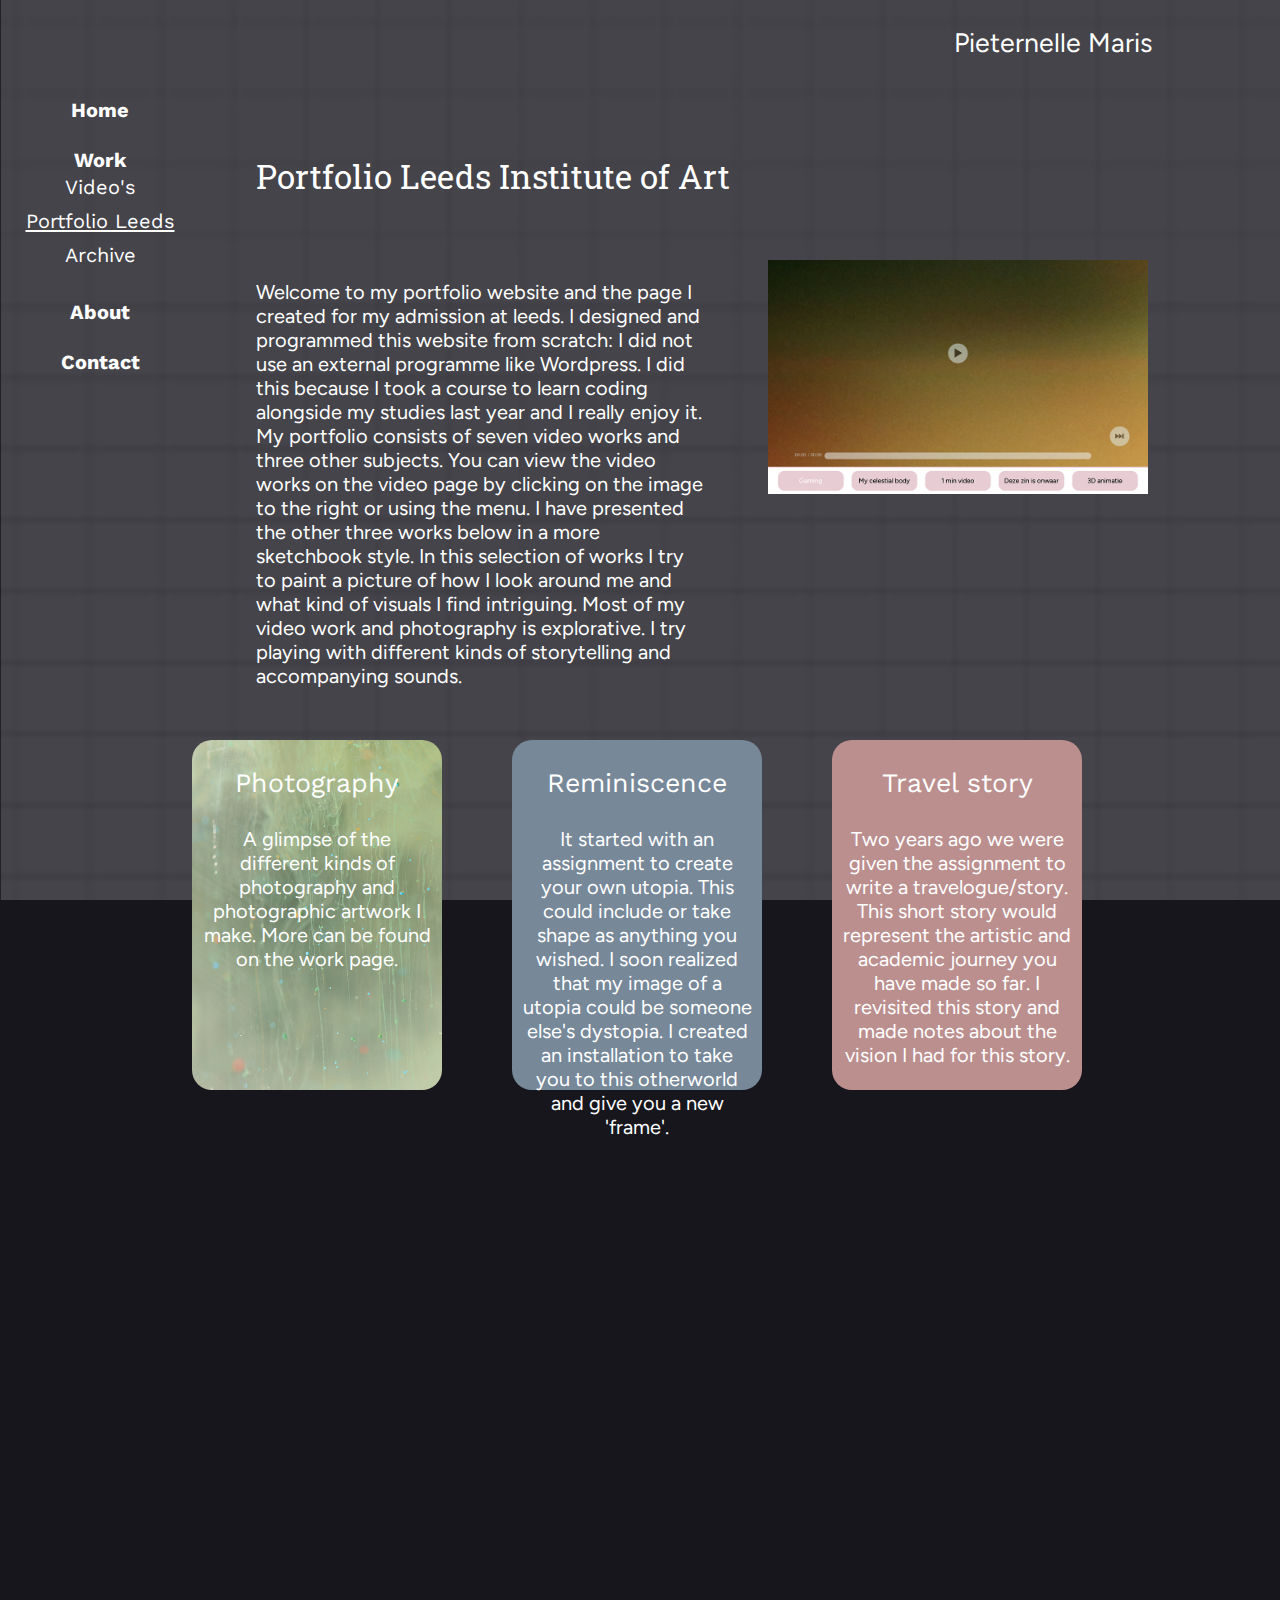
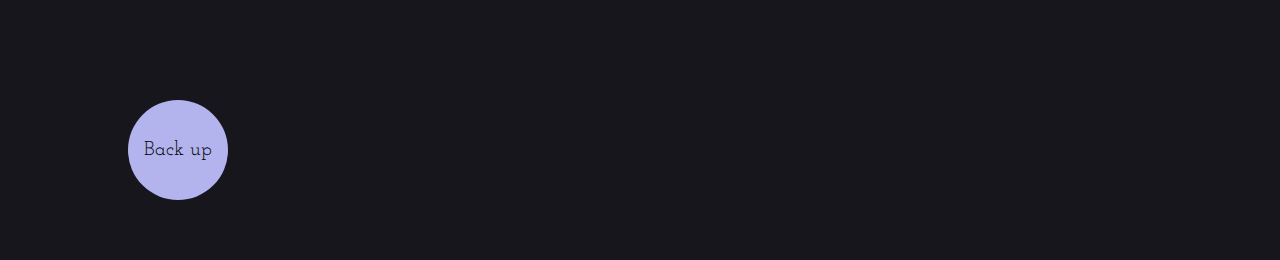
==== leeds.html @ e78e922a "Add files via upload" ====
<!DOCTYPE html>
<html lang="en">
<head>
    <meta charset="UTF-8">
    <meta http-equiv="X-UA-Compatible" content="IE=edge">
    <meta name="viewport" content="width=device-width, initial-scale=1.0">
    <title>Leeds Portfolio</title>
    <link rel="preconnect" href="https://fonts.googleapis.com">
    <link rel="preconnect" href="https://fonts.gstatic.com" crossorigin>
    <link href="https://fonts.googleapis.com/css2?family=Croissant+One&family=Cutive+Mono&family=Figtree:ital,wght@0,300;0,400;0,500;1,400&family=Homemade+Apple&family=Josefin+Slab:ital,wght@0,300;0,400;0,500;0,600;1,400;1,500&family=Just+Me+Again+Down+Here&family=Reenie+Beanie&family=Roboto+Slab:wght@300;400;500&family=Slackside+One&family=Work+Sans:wght@300;400;500&family=Ysabeau:ital@0;1&display=swap" rel="stylesheet">
    <link rel="stylesheet" href="css/main.css">
    <link rel="stylesheet" href="css/style-leeds.css">
</head>

<body>
    <svg id="lijn" data-name="Laag 1" xmlns="http://www.w3.org/2000/svg" viewBox="0 0 977.12 9465.92">
        <path class="path" 
        d="m627.16.08c9.29,168.16,39.7,727.78,50.41,1102.53.92,32.31,1.68,67.76-9.45,113.37-69.76,285.9-439.6,286.81-477.11,477.11-35.43,179.7,248.93,409.22,467.67,585.76,186.88,150.84,269.53,170.64,278.71,259.81,12.35,119.93-139.61,245.34-444.05,491.28-208.34,168.31-236.42,167.29-297.61,250.37-147.49,200.26-214.78,519.11-89.75,642.45,91.89,90.65,208.2-2.69,444.05,99.2,86.32,37.29,227.37,98.23,264.54,207.85,65.65,193.63-262,335.09-453.49,713.31-178.01,351.57-317.99,898.44-65.29,1214.32,238.26,297.83,596.97,115.28,595.65,436.81-.63,154.17-217.65,620.13-119.39,781.67,65.2,107.19,143.44,84.9,165.34,155.89,36.75,119.12-133.39,277.27-670.79,755.82-227.19,202.31-270.79,239.95-264.54,302.33,17.5,174.57,407.76,366,817.23,566.87,41.99,20.6,148.33,65.8,155.89,141.72,5.96,59.9-49.96,130.15-78.26,124.28-23.1-4.8-36.67-62.18-27.76-67.65,6.87-4.21,35.48,17.25,38.16,43.37,1.46,14.21-5.28,25.06-8.79,30.9-14.7,24.43-45.61,40.33-53.66,33.28-6.87-6.02,1.03-30.48,15.61-45.1,16.63-16.68,41.86-20.48,61.79-14.81,23.71,6.75,44.87,28.3,41,37.44-4.18,9.89-40.78,12.56-58.83-7.72-13.91-15.63-10.17-37.45-9.51-41"/>
    </svg>
    <ul class="nav">
        <li style="opacity: 0;" id="toggle">
            <button onclick="myFunction(),myFunction2()">
                <div class="figure"></div>
            </button>
        </li>
        <li><a id="home"  href="index.html"> Home</a></li>
        <li><a id="work" href="work.html"> Work
                <ul class="sub-nav">

                    <li> <a id="videos" href="videos.html">Video's</a></li>
                    <li> <a class="active" id="leeds" href="leeds.html">Portfolio Leeds</a></li>
                    <li><a id="archive" target="_blank" href="https://www.pieternellemaris.com/"> Archive</a></li>

                </ul>
            </a></li>
            <li><a  href="index.html#about"> About</a></li>
            <li><a  href="index.html#contact"> Contact</a></li>
    </ul>

    <div class="name">Pieternelle Maris</div>

    <div id="grid-leeds" >
        <h1>Portfolio Leeds Institute of Art</h1>
        <h2 class="begin-text"> 
            Welcome to my portfolio website and the page I created for my admission at leeds. I designed and programmed this website from scratch: I did not use an external programme like Wordpress. I did this because I took a course to learn coding alongside my studies last year and I really enjoy it.
            My portfolio consists of seven video works and three other subjects. You can view the video works on the video page by clicking on the image to the right or using the menu. I have presented the other three works below in a more sketchbook style.
        In this selection of works I try to paint a picture of how I look around me and what kind of visuals I find intriguing. Most of my video work and photography is explorative. I try playing with different kinds of storytelling and accompanying sounds.
        </h2>  
        <div class="transition transition-1"></div>
        <a id="link-page" href="videos.html">
        <img class="video-page" src="images/leeds/video-page.png" alt="link to video website" >
        </a>


        <a href="#Photography"class="portfolio-item photo "> 
            <h3>Photography</h3>
            <h2>A glimpse of the different kinds of photography and photographic artwork I make. 
                More can be found on the work page.
            </h2>
        </a>

        <a href="#Reminiscence"class="portfolio-item rem"> 
            <h3> Reminiscence</h3>
            <h2> It started with an assignment to create your own utopia. This could include or take shape as anything you wished. I soon realized that my image of a utopia could be someone else's dystopia. I created an installation to take you to this otherworld and give you a new 'frame'. 
            </h2>

        </a>

        <a href="#Travel-story"class="portfolio-item story"> 
           <h3>Travel story</h3>
           <h2>Two years ago we were given the assignment to write a travelogue/story. This short story would represent the artistic and academic journey you have made so far. 
            I revisited this story and made notes about the vision I had for this story.        </h2>

        </a>

        <h9 id="Photography" class="dummy title item-1"> Photography</h9>
        <div class="dummy note text-12">Sometimes I photgraph while taking walk. Other times I investigate a detail and make small things seem big or from another world. </div>
        <img class="dummy" src="images/leeds/mist-stad.JPG" id="mist">
        <img class="dummy" src="images/leeds/groen.JPG"id="green-planets">
        <div class="dummy note text-1">How do you make a serie from photos? </div>
        <div class="dummy note text-2" >On its own none of these pictures spoke to me the way they do toghether </div>
        <img class="dummy"src="images/leeds/vierkant-white.png" id="vierkant">
        <div class="dummy" id="hover-box"> Click for fullscreen</div>
        <img class="dummy"src="images/leeds/expo.JPG"id="expo">
        
        <div id="fullpage" onclick="this.style.display='none';"></div>
        <img class="dummy" src="images/leeds/house.JPG"id="house">
        <img class="dummy"src="images/leeds/woods.JPG"id="woods">
        <div class="dummy note text-13" > I think my photography says a lot about the way I look around me.   </div>
        <div class="dummy note text-14" >  Sometimes even when I don't have my lenses with me I imagine how things would look through my camera. </div>
       <img class="dummy" src="images/leeds/eye-white.png" id="sketch-1">
        <img class="dummy"src="images/leeds/21-dinner-1.JPG"id="dinner-1">
        <img class="dummy"src="images/leeds/21-dinner-2.JPG"id="dinner-2">
        <div class="dummy note text-7">For my sister's 21st birthday we hosted a dinner for her and her friends. I was the photographer for this occasion. It was my first time doing this kind of live event photography. It pushed me to find different angles and compositions without do-overs. </div>
        <img class="dummy"src="images/leeds/21-dinner-3.JPG"id="dinner-3">
        <img class="dummy"src="images/leeds/21-dinner-4.JPG"id="dinner-4">
        <h9  class="dummy title item-2"id='Reminiscence'> Reminiscence</h9>
        <div class='dummy note text-3'>What is a utopia? </div>
        <div class='dummy note text-4'>or is it dystopian? </div>
        <img class="dummy"src="images/leeds/dystopia-white.png" id="dystopian">
        <div class='dummy note text-5'> I have a fascination for abandoned and old places. Spaces humans used to inhibit but now are only remembered by the ruins left behind. Nature starts taking back these spaces.</div>
        <img class="dummy"src="images/leeds/bosco.JPG" id="bosco">
        <div class="dummy ondertitel sub-1"> Bosco Verticale, Milan, Italy</div>
        <img class="dummy arrow arrow-1"src="images/leeds/arrow-white.png">
        <div class='dummy note text-6'> Not actually abandoned but the amount of plants do give of the same effect.</div>
        <img class="dummy"src="images/leeds/matera.JPG" id="matera">
        <div class="dummy ondertitel sub-2"> Abandoned cave houses, Matera, Italy</div>
        <img class="dummy"src="images/leeds/car-1.jpg" id="car-1">
        <img class="dummy"src="images/leeds/car-2.jpg" id="car-2">
        <div class='dummy note text-9'> I used a toy car to recreate dystopian scenes  </div>
        <div class='dummy note text-10'> and played with the concept of enlarging and narrowing perspective </div> 
        <img class="dummy"src="images/leeds/car-air.jpg" id="car-air">
        <img class="dummy"src="images/leeds/rail.jpg" id="rail">
        <img class="dummy arrow arrow-2"src="images/leeds/arrow-white.png" >
        <div class="dummy note text-8">Had to 3d print a railroad because I didn't have a mini version myself</div>
        <img class="dummy"src="images/leeds/myko.JPG" id="myko">
        <div class="dummy note text-11"> To experience the installation, you have to step inside a black frame on the ground, put on headphones and look through the tube. The viewer will hear a audio clip I made from environmental sounds and look at the four dystopian photgraphs.</div>
        <img class="dummy " id="sketch-3" src="images/leeds/music-white.png">
        <iframe class="dummy" width="600px"frameborder="0" allowfullscreen="" src="https://youtube.com/embed/TOl9p_1NOZ8?modestbranding=1"></iframe>

        <h9 class="dummy title item-3" id='Travel-story'> Travel story</h9>
        <div class="dummy note text-15"> The journey to santigo de compostela is a metaphor for my development during the first six months of my first year at my current course.   </div>
        <div class="dummy note text-16"> The characters I encounter represent the steps of idea development I could still learn from or discovered at the time    </div>
        <div class="dummy note text-17"> Because it was a assignment with a maximum amount of words, I put a lot of 'story' into a short amount of (reading)time</div>
        <div class="content display-container">
            <button class="display-left" onclick="plusDivs(-1)">&#10094;</button>
            <button class="display-right" onclick="plusDivs(1)">&#10095;</button>
        <img class="dummy mySlides"  src="images/leeds/text-1.jpg">
        <img class="dummy mySlides"  src="images/leeds/text-2.jpg">
        <img class="dummy mySlides"  src="images/leeds/text-3.jpg">


      </div>
      

      <div class="dummy title eind-text"> Thank you for taking the time to look at my portfolio </div>

      <button onclick="backUp()" class="back-up">Back up</button>
    </div>
    <script src="js/script.js"></script>
    <script src="js/leeds.js"></script>
</body>
</html>
---- css/main.css ----
/* Eric Meyer compressed reset css */
a,abbr,acronym,address,applet,article,aside,audio,b,big,blockquote,body,canvas,caption,center,cite,code,dd,del,details,dfn,div,dl,dt,em,embed,fieldset,figcaption,figure,footer,form,h1,h2,h3,h4,h5,h6,header,hgroup,html,i,iframe,img,ins,kbd,label,legend,li,mark,menu,nav,object,ol,output,p,pre,q,ruby,s,samp,section,small,span,strike,strong,sub,summary,sup,table,tbody,td,tfoot,th,thead,time,tr,tt,u,ul,var,video{margin:0;padding:0;border:0;font-size:100%;font:inherit;vertical-align:baseline}article,aside,details,figcaption,figure,footer,header,hgroup,menu,nav,section{display:block}body{line-height:1}ol,ul{list-style:none}blockquote,q{quotes:none}blockquote:after,blockquote:before,q:after,q:before{content:'';content:none}table{border-collapse:collapse;border-spacing:0}
a{
    color:inherit;
    text-decoration:none;
}
/* je eigen styling start hier 
font-family: 'Figtree', sans-serif; (name) h2: video titles; bio en info
font-family: 'Ysabeau', sans-serif; p: ondertitel name,
font-family: 'Work Sans', sans-serif; h3: work titles, nav
font-family: 'Roboto Slab', serif; h1: about en contact
font-family: 'Josefin Slab', serif; h4: work hover 
font-family: 'Croissant One', cursive; h5 video i 
font-family: 'Homemade Apple', cursive; h6
font-family: 'Reenie Beanie', cursive; h8 notes
font-family: 'Slackside One', cursive; h9 titles portfolio items 
font-family: 'Cutive Mono', monospace;
*/


html {
    scroll-behavior: smooth;
}

body {
    width: 100vw;
    height: auto;
    background-color: white;
    color: black;
    text-align: center;
}

.dark-mode {
    background-image: url('../images/dark-big.jpg');
    background-color: #272932;
    color: white;
}

.dark-mode2 {
    background: #272932;
    color: white;
}

.dark-mode .nav button {
    left: calc(100% - 25px);
    background-color: black;
}

.dark-mode #toggle {
    background: white !important;
}

.nav {
    top: 0;
    font-family: 'Work Sans', sans-serif;
    font-size: 15pt;
    font-weight: bolder;
    list-style-type: none;
    /* text-align: left; */

    position: fixed;
    max-width: 200px;
    min-width: 100px;
    width: 20vw;
    /* background-color: blue; */
}

.nav > li {
    padding: 15px 2px;
}
a.active {
text-decoration: underline;
text-decoration-thickness: 1.5px; 
text-underline-offset: 2px; 
}

.sub-nav li {
    font-weight: lighter;
    padding: 7px 0px;

}

.nav button {
    position: absolute;
    left: 5px;
    top: 2.5px;
    width: 20px;
    height: 20px;
    border-radius: 50%;
    transition: left .5s ease;
    background-color: white;
}

#toggle {
    position: relative;
    padding: 0;
    width: 55px;
    height: 25px;
    border-radius: 50px;
    background-color: black;
    margin: 30px auto;
}

.name {
    font-family: 'Figtree', sans-serif;
    font-size: 20pt;

    position: absolute;
    right: 10vw;
    top: 30px;
}

p {font-family: 'Ysabeau', sans-serif;
    margin-top: 1em;
    font-size: 15pt;}
h1 {font-family: 'Roboto Slab', serif;
    font-size: 25pt;
    margin: 30px;}
h2 { font-family: 'Figtree', sans-serif;
    margin: 0 auto;
    line-height: 1.2;
    font-size: 15pt;}
h3 {font-family: 'Work Sans', sans-serif;}
h4 {font-family: 'Josefin Slab', serif;
    font-size: 30px;}
h5 {font-family: 'Croissant One', cursive;}
h6 {font-family: 'Homemade Apple', cursive; }
h8 {font-family: 'Reenie Beanie', cursive; }



@media all and (max-width: 494px) {
    .nav {
        font-size: 12pt;
    }

    .name {
        font-size: 15pt;
    }
}
---- css/style-leeds.css ----
body {
    background: url('../images/leeds/background.png');
    background-color: #17161d;
    background-attachment: fixed;
    height: fit-content;
    text-align: left;
    width: 100vw;
    color: white;
}

  .path {
    fill: none;
    stroke: #a7b88e;
    stroke-miterlimit: 10;
    stroke-width: 3px;
    stroke-dasharray: 13000.75;
    stroke-dashoffset: 13000.75;
  }



#lijn {
    /* background-color: #b3b3ee; */
    position: absolute;
    top: -100px;
    width: 1300px;
    z-index: -1;

}
.dark-mode2 {
    background: url('../images/leeds/background.png');
    background-attachment: fixed;
    height: fit-content;
    background-color: #17161d;
    color: white;
}
.nav {
    text-align: center;
    position: absolute;
  }
h9 {font-family: 'Slackside One', cursive;
    font-size: 35pt;
    position: relative;}
h9:before {
        content: "";
        display: block;
        width: 20vw;
        height: 5px;
        background: #b3b3ee;
        left:15vw;
        top: 50%;
        position: absolute;
      }
h9:after {
        content: "";
        display: block;
        width: 20vw;
        height: 5px;
        background: #b3b3ee;
        right: 15vw;
        top: 50%;
        position: absolute;
      }
#grid-leeds {
    display: grid;
    overflow: hidden;
    margin-top: 100px;
    grid-template-columns: repeat(20, calc(100vw / 20));
    grid-template-rows: repeat(162, 80px);
}

h1 {
    text-align: left;
    margin: 20px 0 0 0 ;
    grid-area: 1 / 5 / 2 / 15;
    padding-top: 40px;
}
.begin-text{
    margin: 20px 0 0 0 ;
    grid-area: 3 / 5 / 6 / 12;
}
.transition-1 {
position: fixed;
left: 60vw;
top: 260px;
z-index: 101;
width: 500px;
height: 310px;
background: url('../images/leeds/video-page.png');
background-size: contain;
opacity: 0;
pointer-events: none;
transition: .5s ease-in;
}

.transition-1.is-active {
    position: fixed;
    top: 100px;
    left: 200px;
    right: 100px;
    width: 80vw;
    height: 100vh;
    opacity: 1;
    pointer-events: all;
}
.video-page {
    width: 500px;
}
#link-page {
    grid-area: 3 / 13 / 3 / 20 ;
}


.portfolio-item {
    border-radius: 20px;
width: 300px;
height: 350px;
}

.portfolio-item h2 {
    margin-top: 20px;
    padding: 10px;
    text-align: center;
}

h3 {
    font-size: 20pt;
    text-align: center;
    margin-top: 30px;
}
.dummy {
    opacity: 0;
    transition: all 1s;
}

.dummy.show {
    opacity: 1;
}

.photo {
    background: url('../images/leeds/photo-klein.JPG');
    background-size: cover;
    grid-area: 9 / 4 / 13 / 8;
}

.rem {
    background-color: lightslategray;
    /* background: url('../images/reminiscence2.png');
    background-size: cover; */
    grid-area: 9 / 9 / 13 / 13;
}

.story {
    background-color: rosybrown;
    /* background: url('../images/reisverhaal2.png');
    background-size: cover; */
    grid-area: 9 / 14 / 13 / 18;
}
.title {
    text-align: center;
}
.note {
    z-index: 3;
    width: 600px;
    font-family: 'Reenie Beanie', cursive;
    font-size: 32pt;
}
.ondertitel {
    width: 600px;
    font-size: 15pt;
    font-family: 'Cutive Mono', monospace;
}
.item-1 {
    grid-area: 15 / 1 / 15 / 21;
}
.text-12 {
    grid-area: 19 / 10 ;
}
#mist {
width: 464px; 
grid-area: 17 / 2  ;
}

#green-planets {
    justify-self: end;
    align-self: end;
    width: 464px; 
grid-area: 20 / 13 / 26 / 21;
}
#expo {
    width: 696px; 

    grid-area: 32 / 5  ;
}
#hover-box {
    font-family: 'Figtree', sans-serif;
    font-size: 30pt;
    text-align: center;
    padding-top: 220px;
    width: 696px; 
    height: 300px;
    grid-area: 32 / 5  ;
background-color: #e8e3de6e;
    z-index: 2;
    opacity: 0;
}
#hover-box:hover {

    opacity: 1;
}


.text-1 {

    grid-area: 29 / 12  ;
}
.text-2 {
    width: 370px;
    grid-area: 38 / 2  ;

}
#vierkant {
    width: 250px;
    grid-area: 30 / 15  ;
    z-index: 1;
}
#fullpage {
    display: none;
    position: absolute;
    z-index: 9999;
    top: 2400px;
    width: 100vw;
    height: 800px;

    background-size: cover;
    background-repeat: no-repeat no-repeat;
    background-position: center center;
    background-color: white;
  }

#woods {
    grid-area: 48 / 1  ;
    width: 696px; 
}
#sketch-1 {
    grid-area: 48 / 13 ;
}
#house {
    justify-self: end;
    width: 510px; 
    grid-area: 42 / 15 / 46 / 20;
}
.text-13 {
    grid-area: 45 / 8; 
}
.text-14 {
    grid-area: 52 / 11; 
}
.text-7{
    width: 400px;
    height: 500px;
    grid-area: 59 / 8 ;
}
#dinner-1 {
    width: 510px; 
    grid-area: 66 / 4 ;
}

#dinner-2 {
    width: 310px; 
    grid-area: 58 / 3  ;
}

#dinner-3 {
    width: 546px; 
    justify-self: end;
    grid-area: 56 / 15 / 56 / 21;
}

#dinner-4 {
    width: 464px; 
    justify-self: end;
    grid-area: 64 / 19 ;
}

.item-2 {

    grid-area: 75 / 1 / 75 / 21;
}
#bosco {
    width: 464px; 
    grid-area: 80 / 1 ;
}
.text-3{
    grid-area: 78 / 5 ;
}
.text-4 {
    grid-area: 80 / 8 ;
}

.sub-1 {
    grid-area: 88 / 2 ; 
}
.sub-2 {
    text-align: end;
    width: 280px;
    align-self: center;
    grid-area: 89 / 17 ;  
}
.text-5 {
    width: 400px;
    grid-area: 83 / 9 ; 
}
.arrow-1 {
    width: 100px;
    grid-area: 87 / 7 ;   
    transform: scaleX(-1);
}
#dystopian {
    width: 200px; 
    grid-area: 77 / 14 ;
}
#matera {
    width: 310px; 
    justify-self: end;
    grid-area: 84 / 1 / 84 / 21;
}
.text-6 {
    width: 800px;
    grid-area: 89 / 5 ; 
}
#car-1{
    width: 464px; 
    justify-self: end;
    grid-area: 95 / 15/ 95/ 20  ;
}
#car-2{
    width: 250px; 
    grid-area: 91 / 5  ;
}
#car-air{
    width: 464px; 
    grid-area: 106 / 10 ;
}
.text-9 {
    grid-area: 97 / 3 ;
}
.text-10 {
    grid-area: 99 / 5 ;
}
#rail {
    width: 310px; 
    grid-area: 101 / 3  ;
}
.arrow-2 {
    width: 100px;
    grid-area: 105 / 7 ;   
    transform: scaleX(-1);
}
.text-8 {
    text-align: end;
    width: 400px;
    grid-area: 107 / 3  ;}

#myko {
    width: 464px; 
    justify-self: end;
    grid-area: 117 / 10/ 117/ 21 ;
}

.text-11 {
    width: 800px;
    height: 150px;
    grid-area: 116 / 4  ;}


.item-3 {

    grid-area: 134 / 1/ 134/ 21 ;
}

#sketch-3 {
    grid-area: 126 /13  ;
    width: 200px;
}

iframe {
    grid-area: 121 / 5/ 137/ 21 ;
    width: 500px;
    height: 800px;
}
.mySlides{
    margin: 0 auto;
    left: 100px;
    width: 600px;
}
.display-container {
    position: relative;
    grid-area: 138 / 6 ; 
    width: 800px;
    height: 850px;

}
.display-container button {
    position: absolute;
    top: 50%;
    width: 50px;
    height: 50px;
    background-color: #a7b88e;
    border: none;
    border-radius: 50%;

}
.display-left {

    left: 0;
}
.display-right {

    right: 0;

}
.text-15 {
    width: 500px;
    grid-area: 136 / 2 ; 
}
.text-16 {
    width: 300px;
    grid-area: 139 / 16 ; 
}
.text-17 {
    width: 300px;
    grid-area: 146 / 3 ; 
}

.eind-text { 
    font-size: 30pt;
    padding: 0 200px 0 200px;
    font-family: 'Cutive Mono', monospace;   
    grid-area: 157 / 1 ; 
    /* background-color: aquamarine; */
    width: calc(100vw - 400px);
}


button.back-up {
    font-family: 'Josefin Slab', serif;
    font-size: 15pt;
    grid-area: 161 / 3 ; 
    background-color: #b3b3ee;
    border-radius: 50%;
    border: none;
    width: 100px;
    height: 100px;
}



@media all and (max-width: 1480px)  {
    .portfolio-item {
    width: 250px;
    height: 350px;
    }
    img.video-page {
        width: 380px;
    
    }.note {
        width: 400px;
        font-family: 'Reenie Beanie', cursive;
        font-size: 27pt;
    }
    .text-12 {
        grid-area: 19 / 12 ;
    }
    #green-planets {
    grid-area: 26 / 13 / 26 / 21;
    }
    .text-13 {
        grid-area: 45 / 2; 
    }
    .text-14 {        
        width: 200px;
        grid-area: 50 / 16; }
    .text-7{
            width: 500px;
            grid-area: 61 / 10 ;
        }
    #dinner-1 {
    width: 510px; 
    grid-area: 66 / 1 ;}
    #dinner-4 {
        grid-area: 65 / 19 ;

    }
    .text-5 {
        width: 200px;
        grid-area: 82 / 11 ; 
    }
    .sub-2 {
        grid-area: 89 / 15 ;  
    }
    .text-8 {
        grid-area: 107 / 2  ;}
        iframe {
            grid-area: 121 / 1/ 137/ 21 ;

        }
}
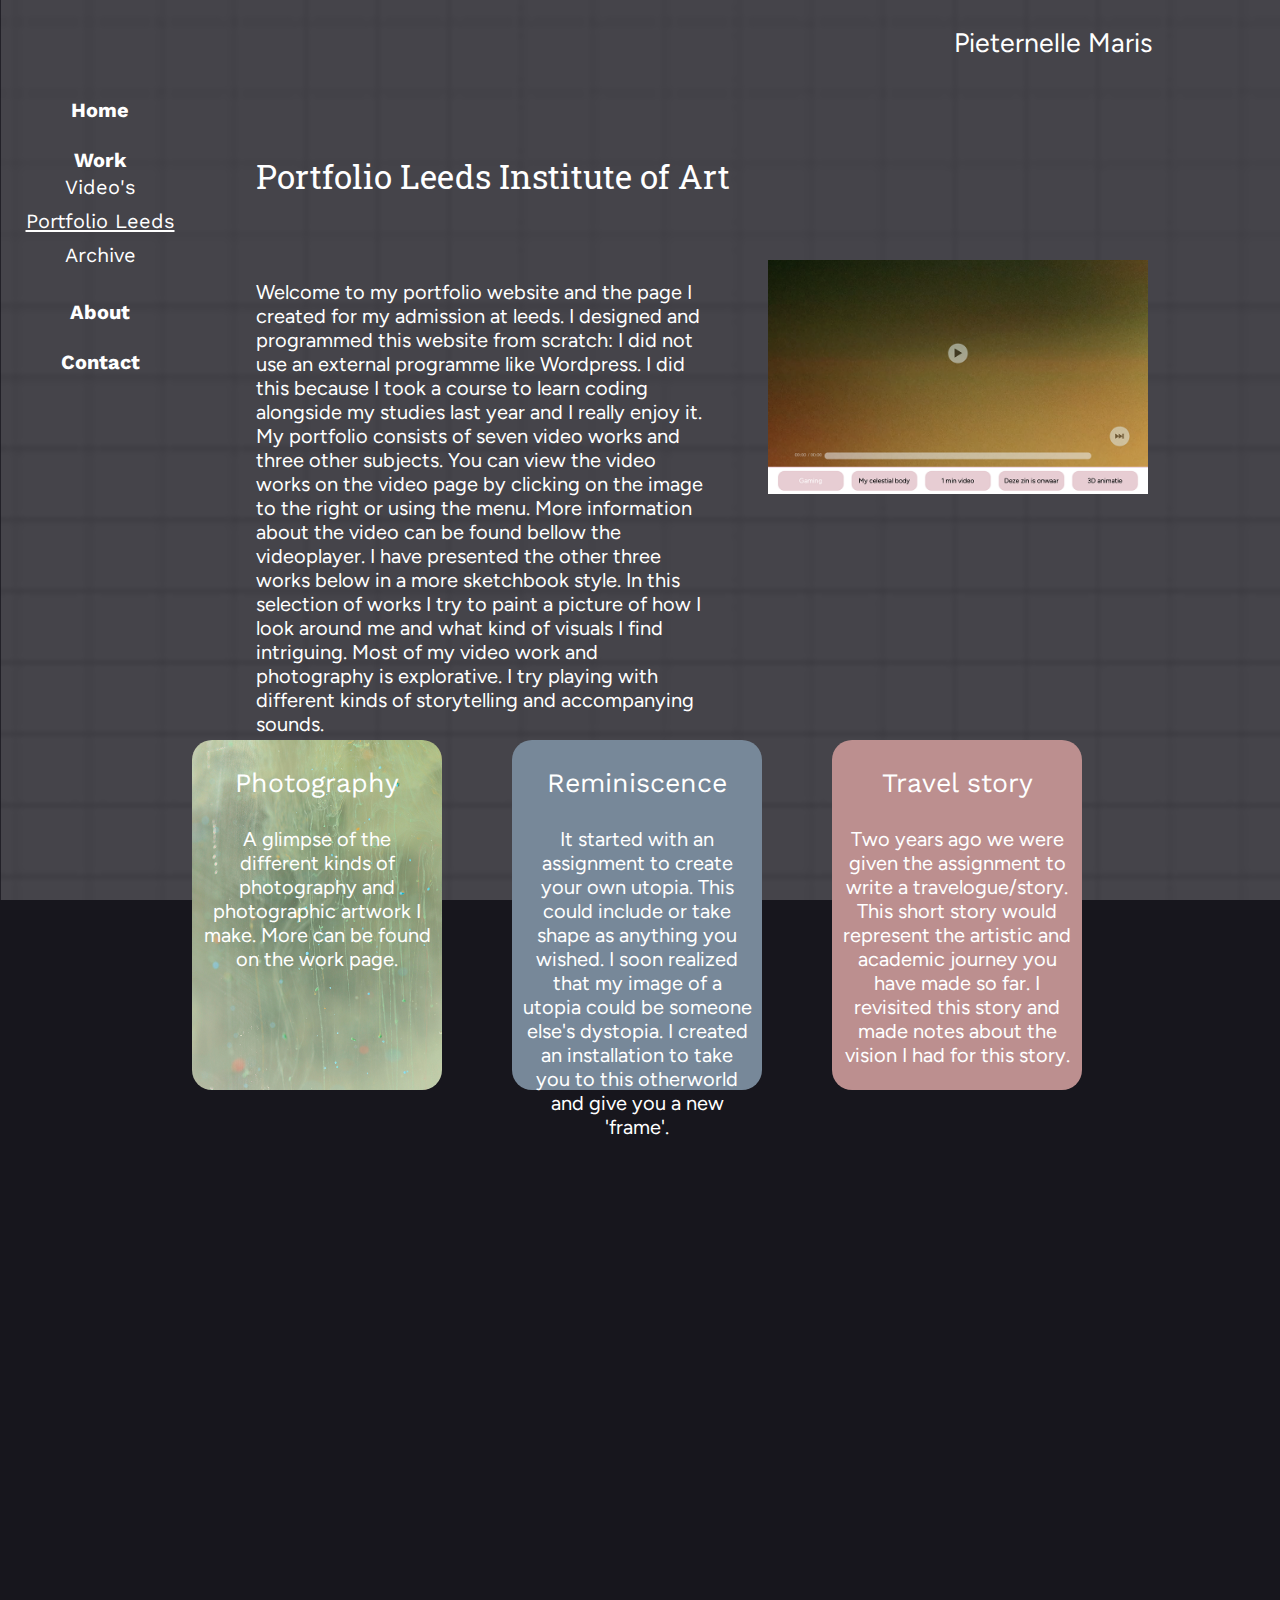
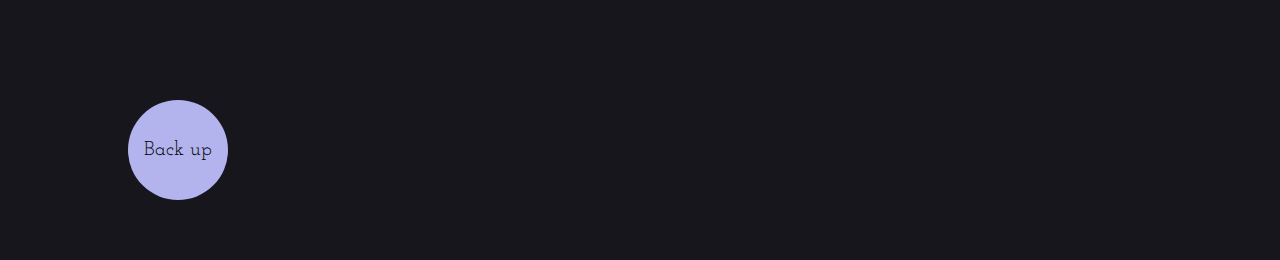
==== commit d4f0d024: "Add files via upload" ====
--- a/leeds.html
+++ b/leeds.html
@@ -43,7 +43,7 @@
         <h1>Portfolio Leeds Institute of Art</h1>
         <h2 class="begin-text"> 
             Welcome to my portfolio website and the page I created for my admission at leeds. I designed and programmed this website from scratch: I did not use an external programme like Wordpress. I did this because I took a course to learn coding alongside my studies last year and I really enjoy it.
-            My portfolio consists of seven video works and three other subjects. You can view the video works on the video page by clicking on the image to the right or using the menu. I have presented the other three works below in a more sketchbook style.
+            My portfolio consists of seven video works and three other subjects. You can view the video works on the video page by clicking on the image to the right or using the menu. More information about the video can be found bellow the videoplayer. I have presented the other three works below in a more sketchbook style.
         In this selection of works I try to paint a picture of how I look around me and what kind of visuals I find intriguing. Most of my video work and photography is explorative. I try playing with different kinds of storytelling and accompanying sounds.
         </h2>  
         <div class="transition transition-1"></div>
@@ -76,7 +76,7 @@
         <h9 id="Photography" class="dummy title item-1"> Photography</h9>
         <div class="dummy note text-12">Sometimes I photgraph while taking walk. Other times I investigate a detail and make small things seem big or from another world. </div>
         <img class="dummy" src="images/leeds/mist-stad.JPG" id="mist">
-        <img class="dummy" src="images/leeds/groen.JPG"id="green-planets">
+        <img class="dummy" src="images/leeds/groen.jpg" id="green-planets">
         <div class="dummy note text-1">How do you make a serie from photos? </div>
         <div class="dummy note text-2" >On its own none of these pictures spoke to me the way they do toghether </div>
         <img class="dummy"src="images/leeds/vierkant-white.png" id="vierkant">
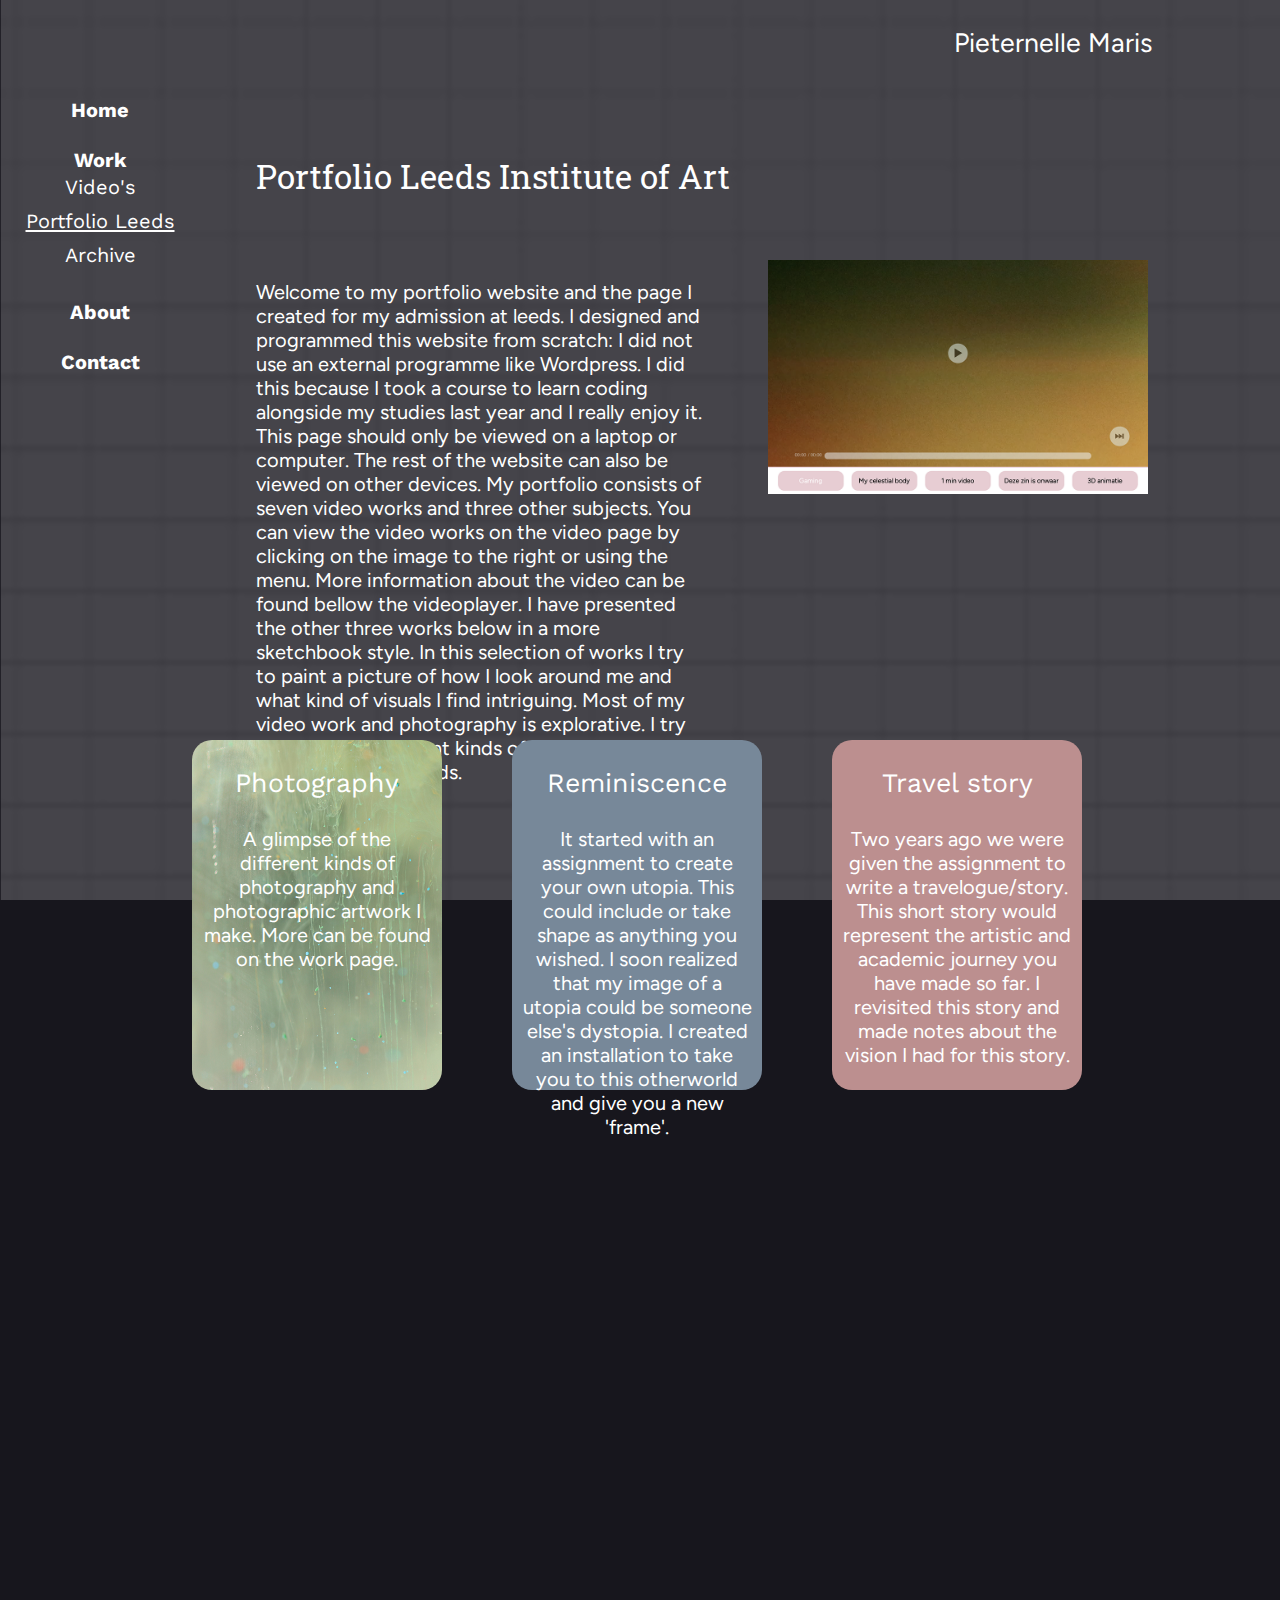
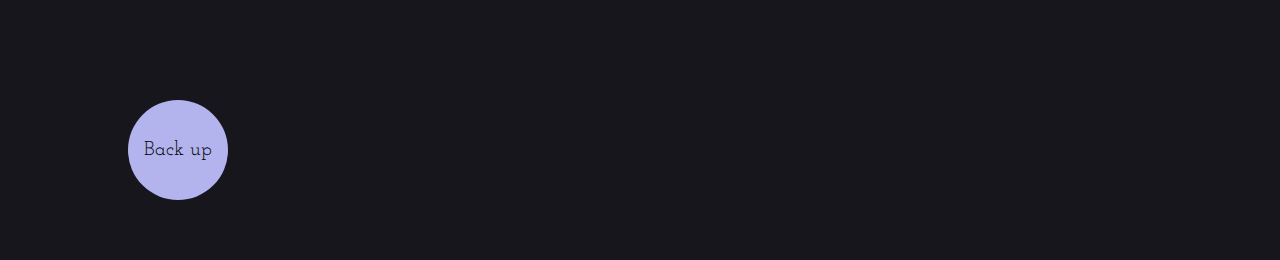
==== commit e9c2e991: "Add files via upload" ====
--- a/leeds.html
+++ b/leeds.html
@@ -42,7 +42,7 @@
     <div id="grid-leeds" >
         <h1>Portfolio Leeds Institute of Art</h1>
         <h2 class="begin-text"> 
-            Welcome to my portfolio website and the page I created for my admission at leeds. I designed and programmed this website from scratch: I did not use an external programme like Wordpress. I did this because I took a course to learn coding alongside my studies last year and I really enjoy it.
+            Welcome to my portfolio website and the page I created for my admission at leeds. I designed and programmed this website from scratch: I did not use an external programme like Wordpress. I did this because I took a course to learn coding alongside my studies last year and I really enjoy it. This page should only be viewed on a laptop or computer. The rest of the website can also be viewed on other devices.
             My portfolio consists of seven video works and three other subjects. You can view the video works on the video page by clicking on the image to the right or using the menu. More information about the video can be found bellow the videoplayer. I have presented the other three works below in a more sketchbook style.
         In this selection of works I try to paint a picture of how I look around me and what kind of visuals I find intriguing. Most of my video work and photography is explorative. I try playing with different kinds of storytelling and accompanying sounds.
         </h2>  
--- a/css/style-leeds.css
+++ b/css/style-leeds.css
@@ -231,7 +231,6 @@
     top: 2400px;
     width: 100vw;
     height: 800px;
-
     background-size: cover;
     background-repeat: no-repeat no-repeat;
     background-position: center center;
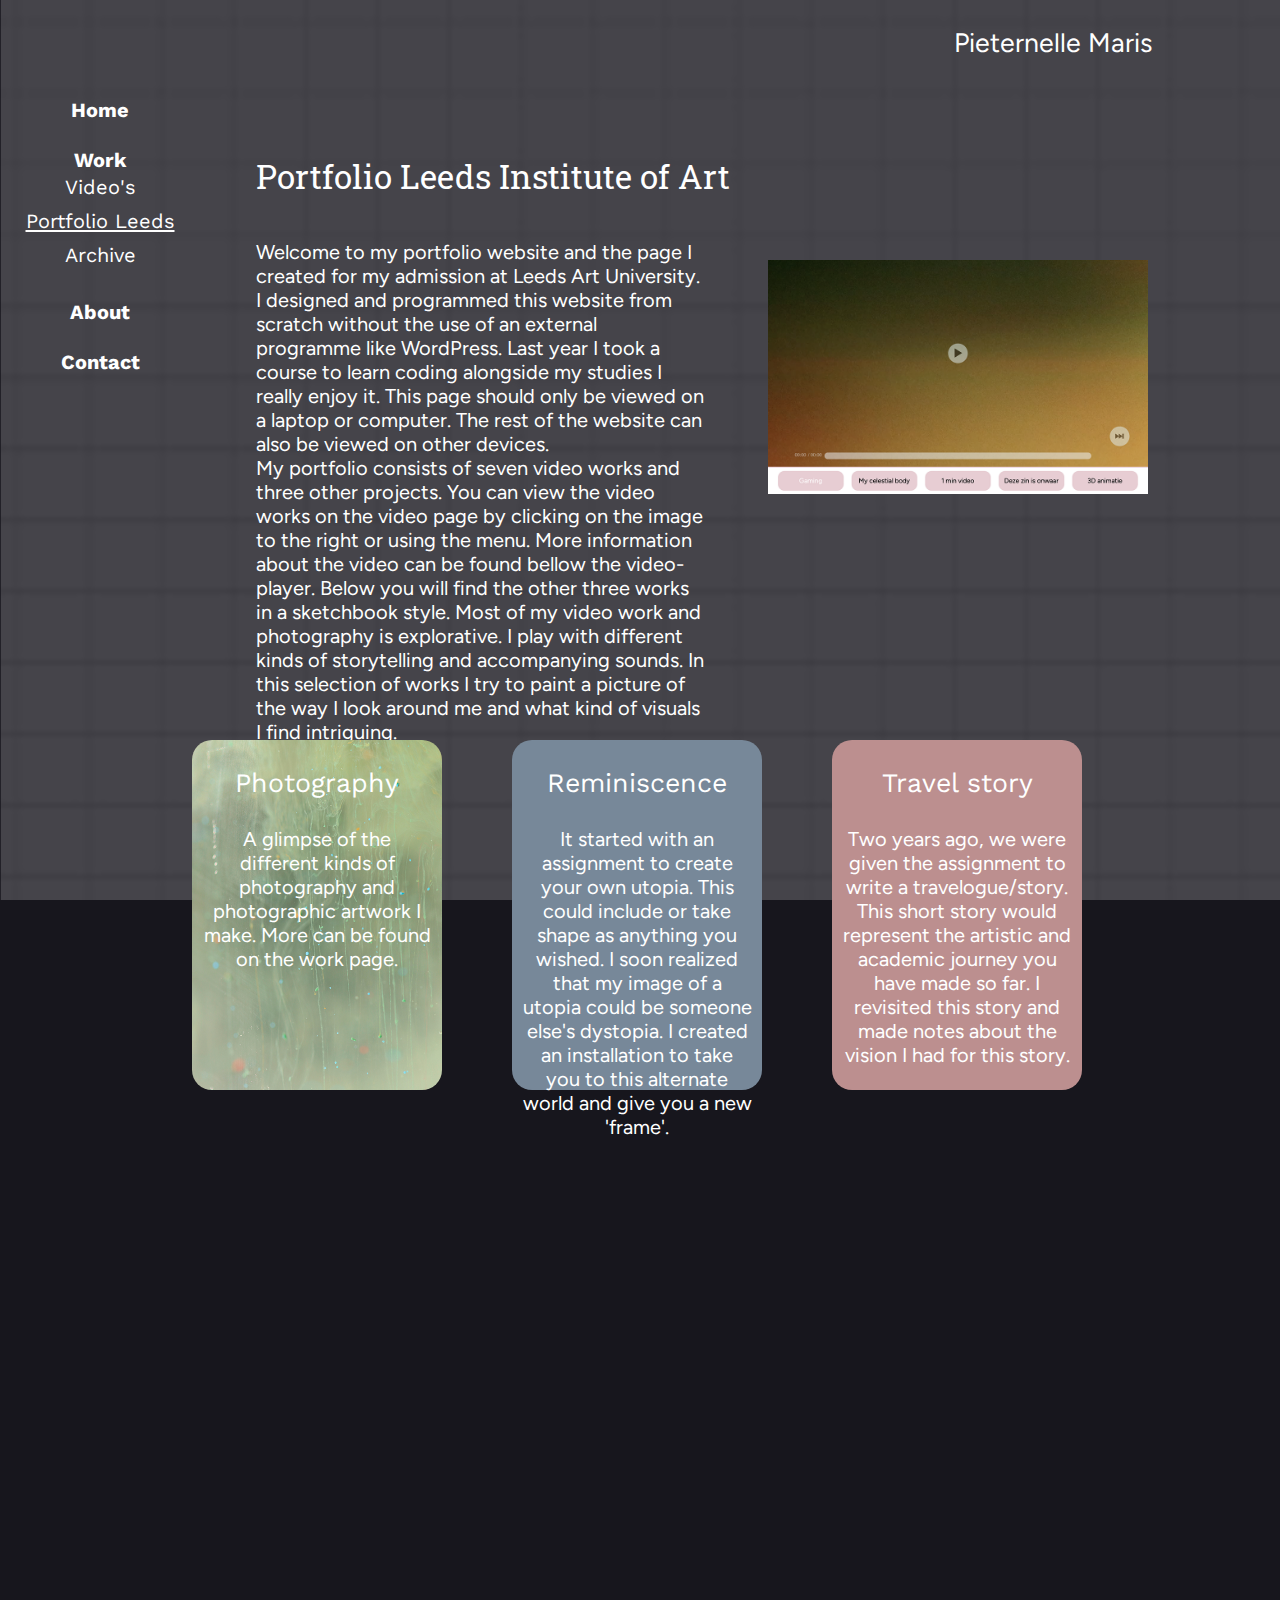
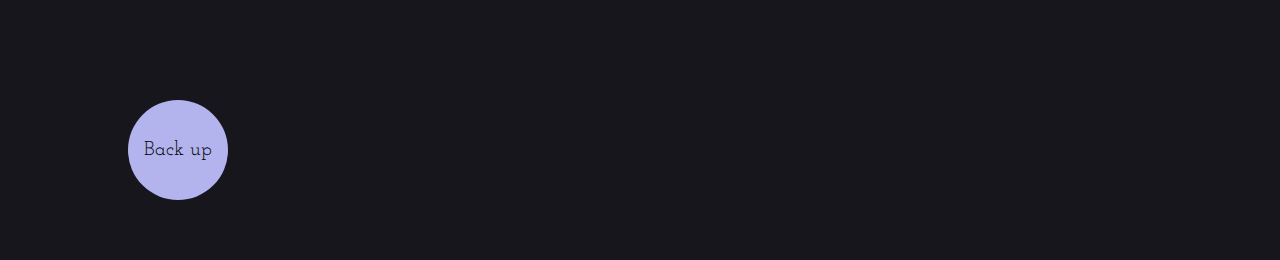
==== commit 5fa8f3ad: "Add files via upload" ====
--- a/leeds.html
+++ b/leeds.html
@@ -29,7 +29,7 @@
 
                     <li> <a id="videos" href="videos.html">Video's</a></li>
                     <li> <a class="active" id="leeds" href="leeds.html">Portfolio Leeds</a></li>
-                    <li><a id="archive" target="_blank" href="https://www.pieternellemaris.com/"> Archive</a></li>
+                    <li><a id="archive" href="https://www.pieternellemaris.com/"> Archive</a></li>
 
                 </ul>
             </a></li>
@@ -39,13 +39,15 @@
 
     <div class="name">Pieternelle Maris</div>
 
-    <div id="grid-leeds" >
+    <div id="grid-leeds">
         <h1>Portfolio Leeds Institute of Art</h1>
-        <h2 class="begin-text"> 
-            Welcome to my portfolio website and the page I created for my admission at leeds. I designed and programmed this website from scratch: I did not use an external programme like Wordpress. I did this because I took a course to learn coding alongside my studies last year and I really enjoy it. This page should only be viewed on a laptop or computer. The rest of the website can also be viewed on other devices.
-            My portfolio consists of seven video works and three other subjects. You can view the video works on the video page by clicking on the image to the right or using the menu. More information about the video can be found bellow the videoplayer. I have presented the other three works below in a more sketchbook style.
-        In this selection of works I try to paint a picture of how I look around me and what kind of visuals I find intriguing. Most of my video work and photography is explorative. I try playing with different kinds of storytelling and accompanying sounds.
-        </h2>  
+        <div class="begin-text">
+        <h2 > 
+            Welcome to my portfolio website and the page I created for my admission at Leeds Art University. I designed and programmed this website from scratch without the use of an external programme like WordPress. Last year I took a course to learn coding alongside my studies I really enjoy it. This page should only be viewed on a laptop or computer. The rest of the website can also be viewed on other devices.
+        </h2> <h2 >  My portfolio consists of seven video works and three other projects. You can view the video works on the video page by clicking on the image to the right or using the menu. More information about the video can be found bellow the video-player. Below you will find the other three works in a sketchbook style.
+     Most of my video work and photography is explorative. I play with different kinds of storytelling and accompanying sounds. In this selection of works I try to paint a picture of the way I look around me and what kind of visuals I find intriguing. 
+        </h2> 
+    </div> 
         <div class="transition transition-1"></div>
         <a id="link-page" href="videos.html">
         <img class="video-page" src="images/leeds/video-page.png" alt="link to video website" >
@@ -61,24 +63,28 @@
 
         <a href="#Reminiscence"class="portfolio-item rem"> 
             <h3> Reminiscence</h3>
-            <h2> It started with an assignment to create your own utopia. This could include or take shape as anything you wished. I soon realized that my image of a utopia could be someone else's dystopia. I created an installation to take you to this otherworld and give you a new 'frame'. 
+            <h2> 
+                It started with an assignment to create your own utopia. This could include or take shape as anything you wished. I soon realized that my image of a utopia could be someone else's dystopia. I created an installation to take you to this alternate world and give you a new 'frame'. 
             </h2>
 
         </a>
 
         <a href="#Travel-story"class="portfolio-item story"> 
            <h3>Travel story</h3>
-           <h2>Two years ago we were given the assignment to write a travelogue/story. This short story would represent the artistic and academic journey you have made so far. 
-            I revisited this story and made notes about the vision I had for this story.        </h2>
+           <h2>
+            Two years ago, we were given the assignment to write a travelogue/story. This short story would represent the artistic and academic journey you have made so far. 
+            I revisited this story and made notes about the vision I had for this story.     
+ 
+          </h2>
 
         </a>
 
         <h9 id="Photography" class="dummy title item-1"> Photography</h9>
-        <div class="dummy note text-12">Sometimes I photgraph while taking walk. Other times I investigate a detail and make small things seem big or from another world. </div>
+        <div class="dummy note text-12">Sometimes I photgraph while taking a walk. Other times I investigate a detail and make small things seem big or from another world. </div>
         <img class="dummy" src="images/leeds/mist-stad.JPG" id="mist">
         <img class="dummy" src="images/leeds/groen.jpg" id="green-planets">
-        <div class="dummy note text-1">How do you make a serie from photos? </div>
-        <div class="dummy note text-2" >On its own none of these pictures spoke to me the way they do toghether </div>
+        <div class="dummy note text-1">How do you make a series from photos? </div>
+        <div class="dummy note text-2" >By themselves these pictures didnt speek to me the way they do toghether. </div>
         <img class="dummy"src="images/leeds/vierkant-white.png" id="vierkant">
         <div class="dummy" id="hover-box"> Click for fullscreen</div>
         <img class="dummy"src="images/leeds/expo.JPG"id="expo">
@@ -87,7 +93,7 @@
         <img class="dummy" src="images/leeds/house.JPG"id="house">
         <img class="dummy"src="images/leeds/woods.JPG"id="woods">
         <div class="dummy note text-13" > I think my photography says a lot about the way I look around me.   </div>
-        <div class="dummy note text-14" >  Sometimes even when I don't have my lenses with me I imagine how things would look through my camera. </div>
+        <div class="dummy note text-14" >  Sometimes even when I don't carry my camera with me, I imagine how things would look through my lenses. </div>
        <img class="dummy" src="images/leeds/eye-white.png" id="sketch-1">
         <img class="dummy"src="images/leeds/21-dinner-1.JPG"id="dinner-1">
         <img class="dummy"src="images/leeds/21-dinner-2.JPG"id="dinner-2">
@@ -98,7 +104,7 @@
         <div class='dummy note text-3'>What is a utopia? </div>
         <div class='dummy note text-4'>or is it dystopian? </div>
         <img class="dummy"src="images/leeds/dystopia-white.png" id="dystopian">
-        <div class='dummy note text-5'> I have a fascination for abandoned and old places. Spaces humans used to inhibit but now are only remembered by the ruins left behind. Nature starts taking back these spaces.</div>
+        <div class='dummy note text-5'> I am fascinated by abandoned and old places. Spaces humans used to inhibit but now are only remembered by the ruins left behind. Nature starts taking back these spaces.</div>
         <img class="dummy"src="images/leeds/bosco.JPG" id="bosco">
         <div class="dummy ondertitel sub-1"> Bosco Verticale, Milan, Italy</div>
         <img class="dummy arrow arrow-1"src="images/leeds/arrow-white.png">
@@ -119,9 +125,9 @@
         <iframe class="dummy" width="600px"frameborder="0" allowfullscreen="" src="https://youtube.com/embed/TOl9p_1NOZ8?modestbranding=1"></iframe>
 
         <h9 class="dummy title item-3" id='Travel-story'> Travel story</h9>
-        <div class="dummy note text-15"> The journey to santigo de compostela is a metaphor for my development during the first six months of my first year at my current course.   </div>
-        <div class="dummy note text-16"> The characters I encounter represent the steps of idea development I could still learn from or discovered at the time    </div>
-        <div class="dummy note text-17"> Because it was a assignment with a maximum amount of words, I put a lot of 'story' into a short amount of (reading)time</div>
+        <div class="dummy note text-15"> The journey to Santigo de Compostela is a metaphor for my development during the first six months of my first year at my current course.   </div>
+        <div class="dummy note text-16"> The characters I encounter represent the steps of idea development I could still learn from.    </div>
+        <div class="dummy note text-17"> Because it was a assignment with a maximum amount of words, I put a lot of 'story' into a short amount of (reading)time.</div>
         <div class="content display-container">
             <button class="display-left" onclick="plusDivs(-1)">&#10094;</button>
             <button class="display-right" onclick="plusDivs(1)">&#10095;</button>
--- a/css/style-leeds.css
+++ b/css/style-leeds.css
@@ -34,6 +34,7 @@
     background-color: #17161d;
     color: white;
 }
+
 .nav {
     text-align: center;
     position: absolute;
@@ -76,8 +77,8 @@
     padding-top: 40px;
 }
 .begin-text{
-    margin: 20px 0 0 0 ;
-    grid-area: 3 / 5 / 6 / 12;
+    margin: 60px 0px 0 0 ;
+    grid-area: 2 / 5 / 6 / 12;
 }
 .transition-1 {
 position: fixed;
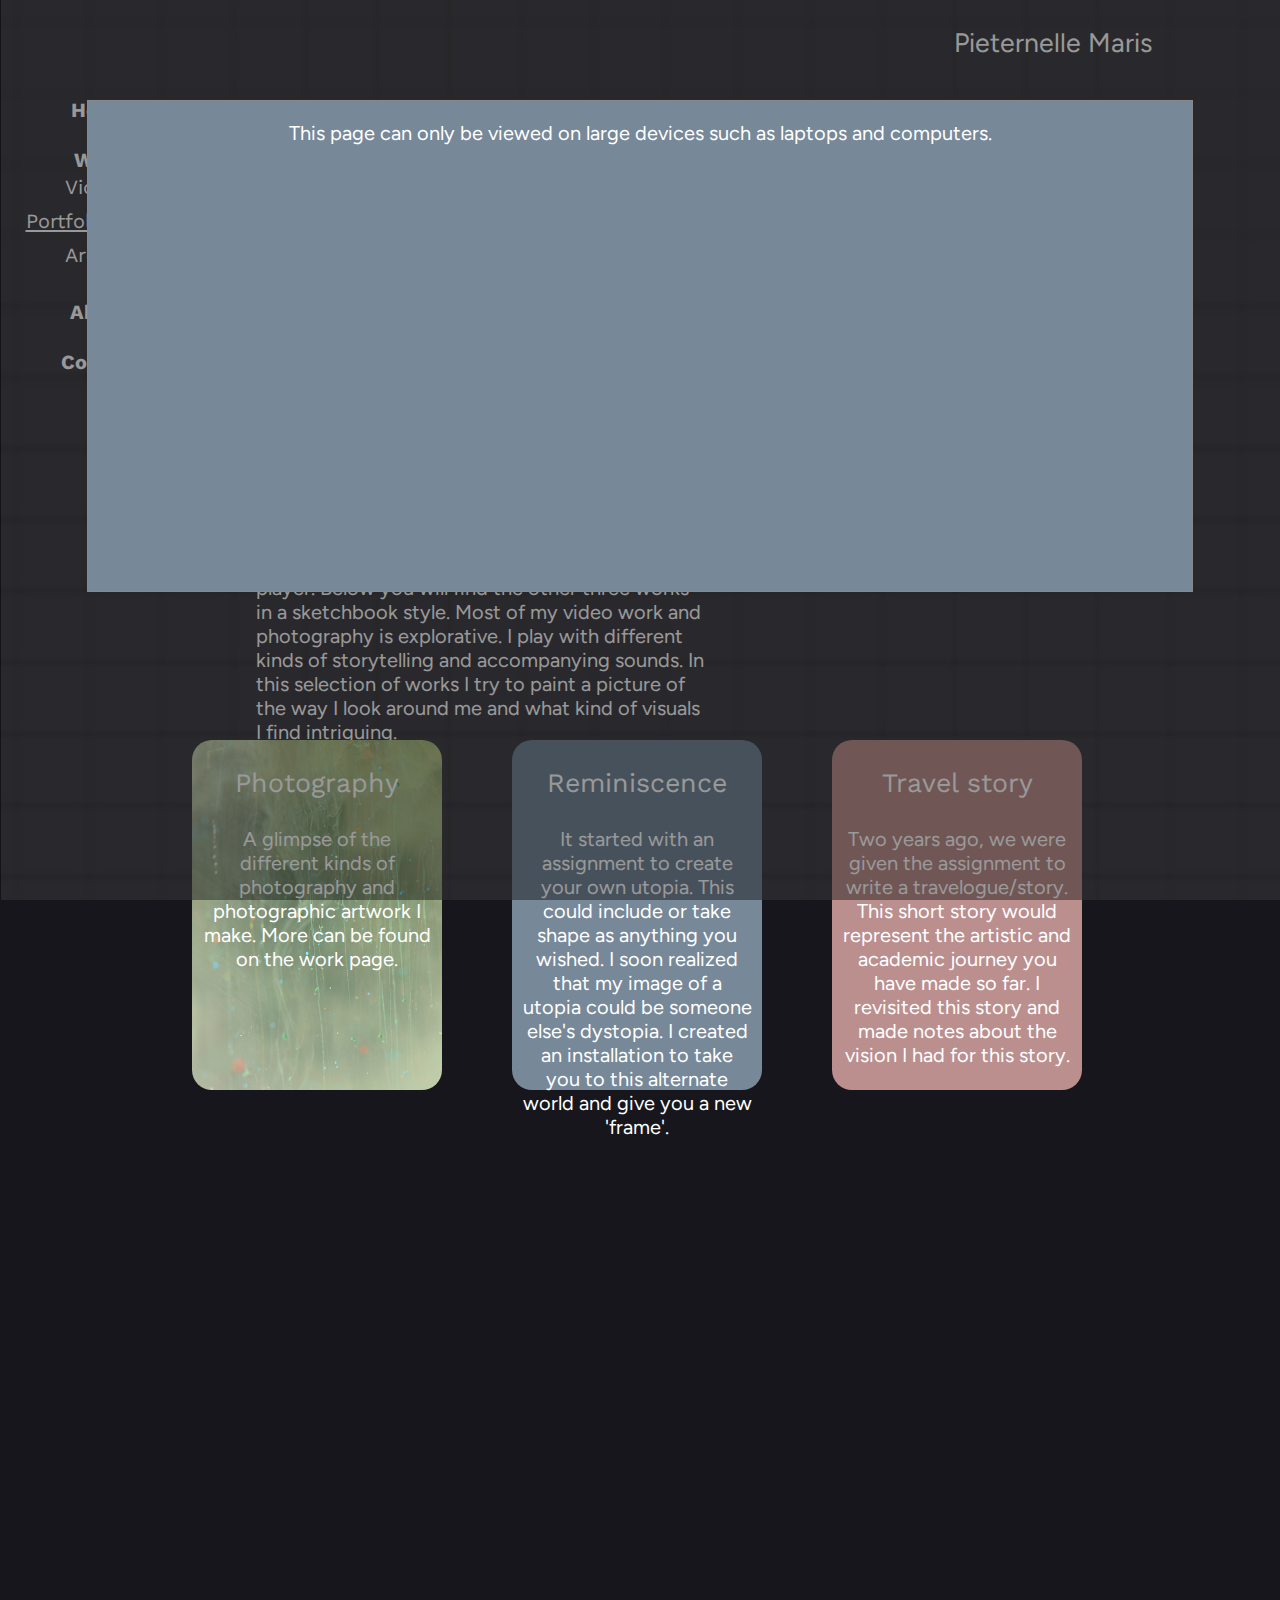
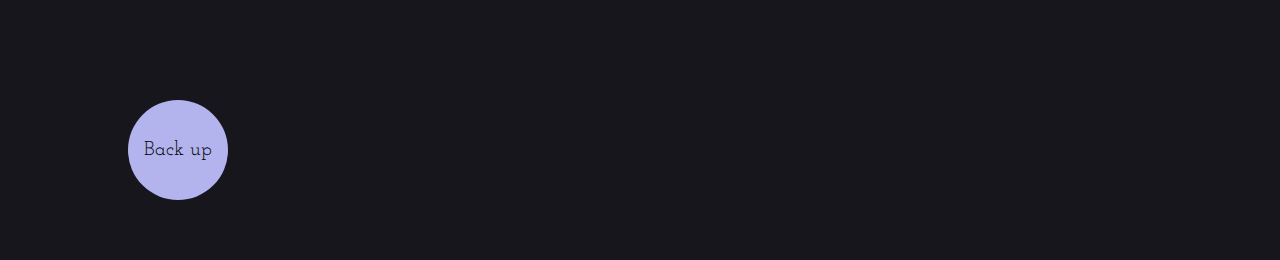
==== commit 105d1e5e: "Add files via upload" ====
--- a/leeds.html
+++ b/leeds.html
@@ -38,6 +38,15 @@
     </ul>
 
     <div class="name">Pieternelle Maris</div>
+<div class="modal">
+    <div class="modal-content">
+    <h2> This page can only be viewed on large devices such as laptops and computers.
+    </h2>
+        </div>
+    </div>  
+
+
+
 
     <div id="grid-leeds">
         <h1>Portfolio Leeds Institute of Art</h1>
--- a/css/style-leeds.css
+++ b/css/style-leeds.css
@@ -27,6 +27,30 @@
     z-index: -1;
 
 }
+.modal {
+    display: none; /* Hidden by default */
+    position: fixed; /* Stay in place */
+    z-index: 1; /* Sit on top */
+    left: 0;
+    top: 0;
+    width: 100%; /* Full width */
+    height: 100%; /* Full height */
+    overflow: scroll; /* Enable scroll if needed */
+    background-color: rgb(0,0,0); /* Fallback color */
+    background-color: rgba(0,0,0,0.4); /* Black w/ opacity */
+  }
+  .modal-content {
+    text-align: center;
+    font-size: 25pt;
+    color: white;
+    position: relative;
+    background-color: lightslategrey;
+    margin: 100px auto;
+    padding: 20px 40px;
+    border: 1px solid #888;
+    width: 80%;
+    height: 50%;
+  }
 .dark-mode2 {
     background: url('../images/leeds/background.png');
     background-attachment: fixed;
@@ -506,3 +530,8 @@
 
         }
 }
+@media all and (max-width: 1380px)  {
+.modal {
+    display: block;
+}
+}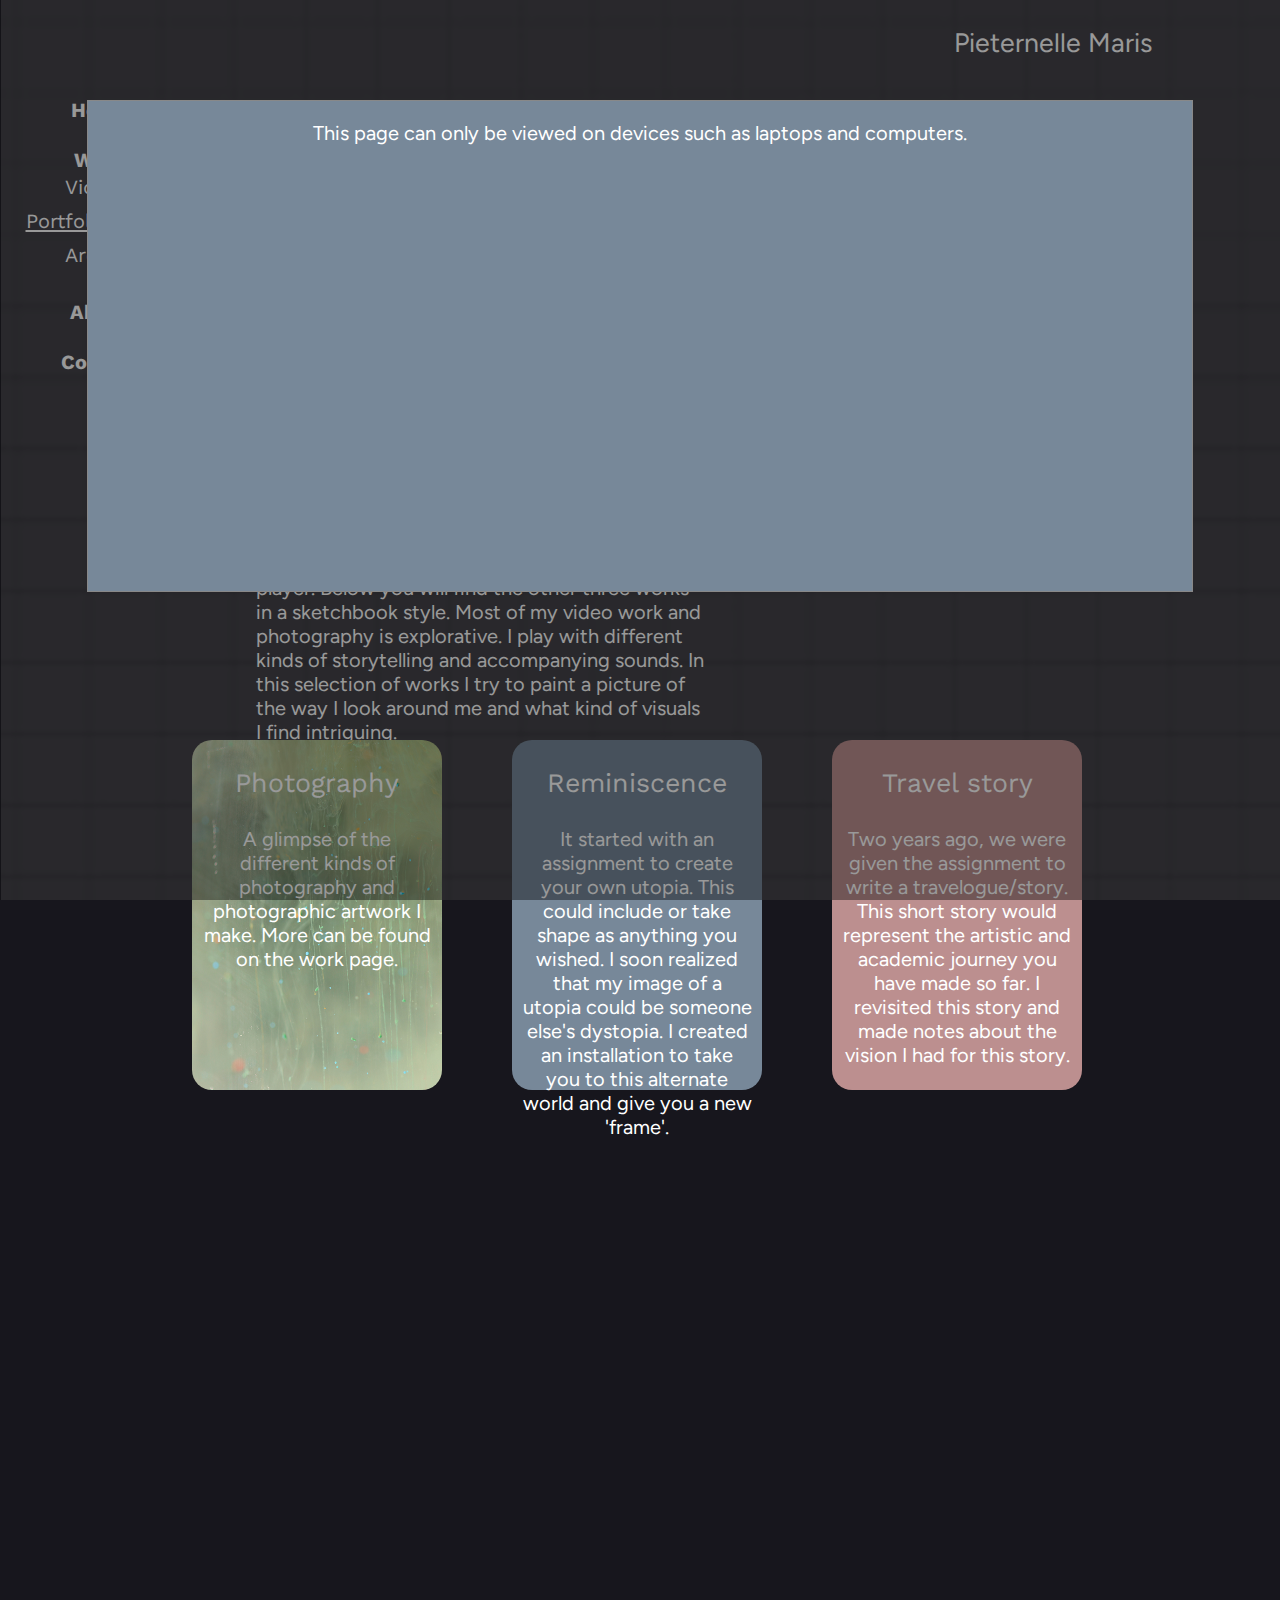
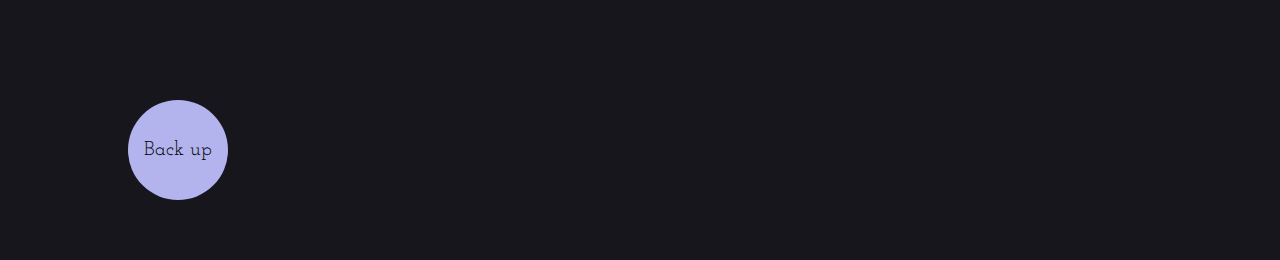
==== commit 80abf89e: "Add files via upload" ====
--- a/leeds.html
+++ b/leeds.html
@@ -40,7 +40,7 @@
     <div class="name">Pieternelle Maris</div>
 <div class="modal">
     <div class="modal-content">
-    <h2> This page can only be viewed on large devices such as laptops and computers.
+    <h2> This page can only be viewed on devices such as laptops and computers.
     </h2>
         </div>
     </div>  
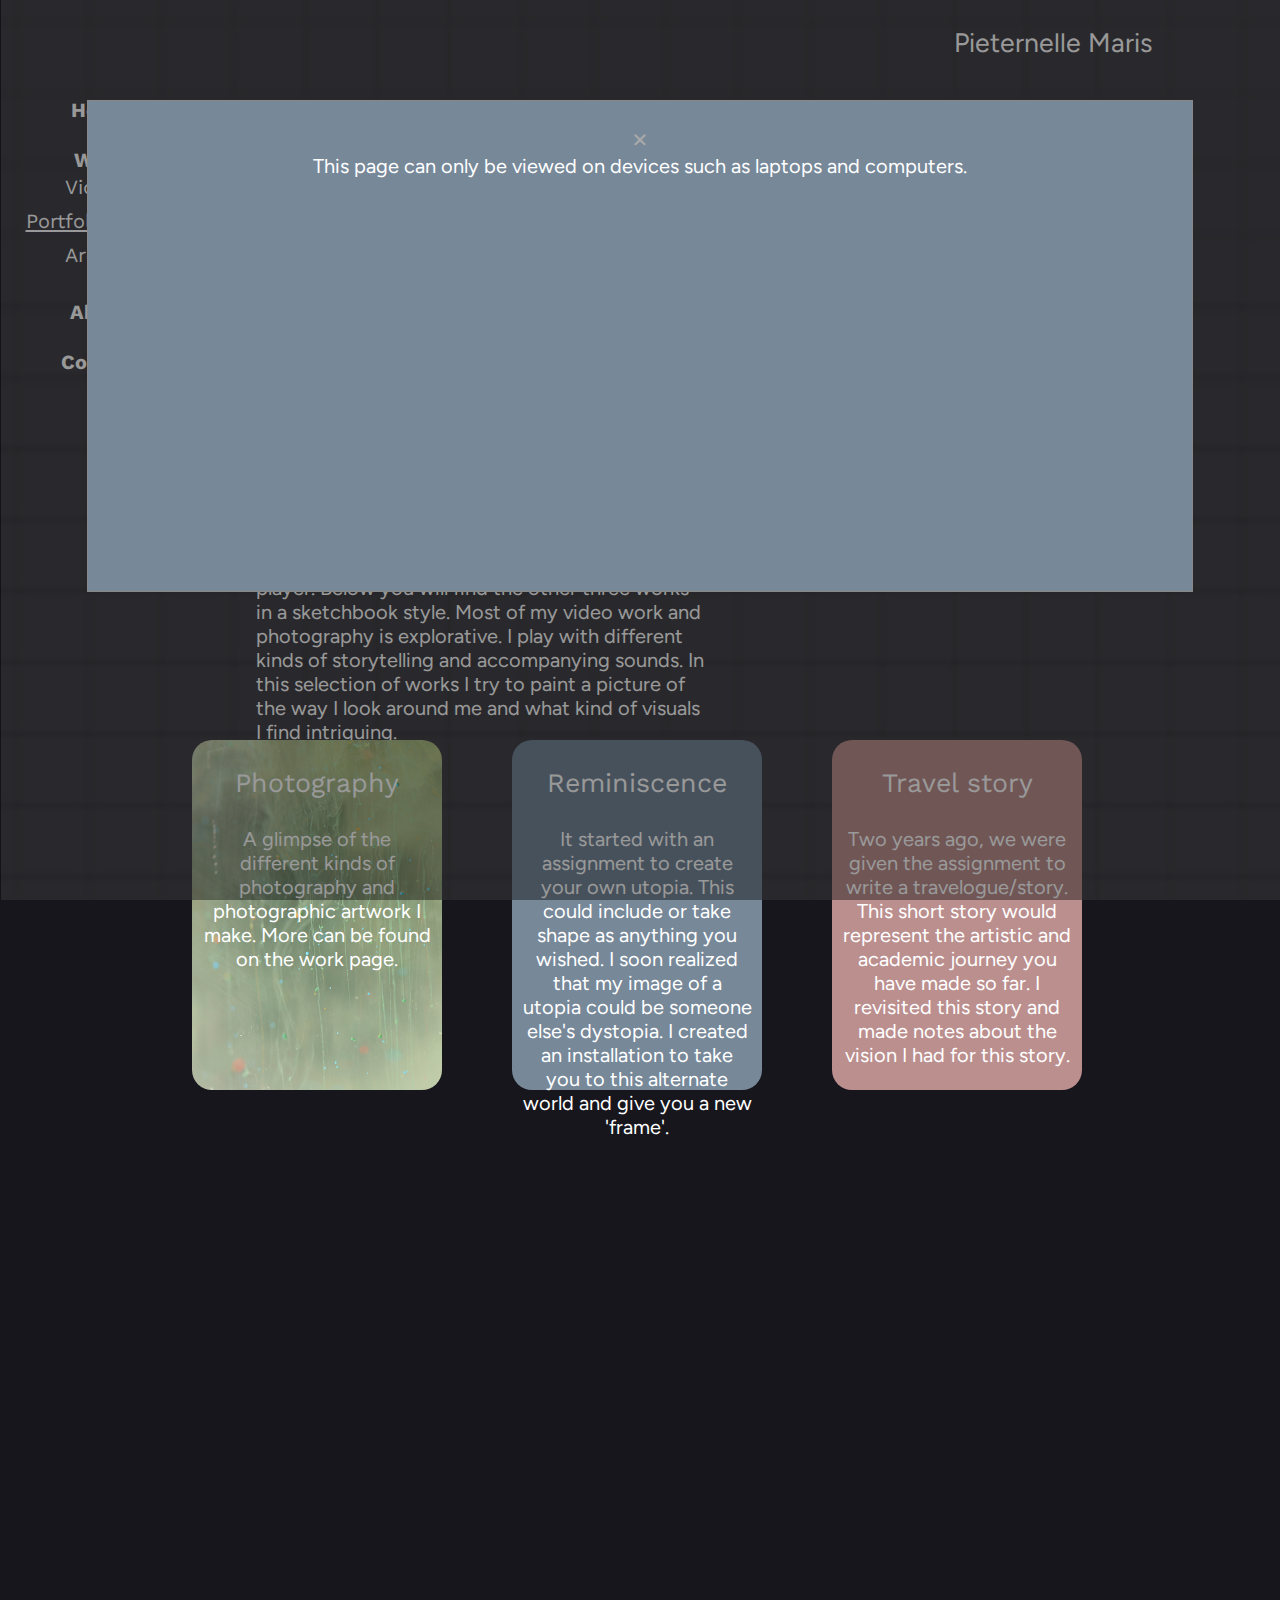
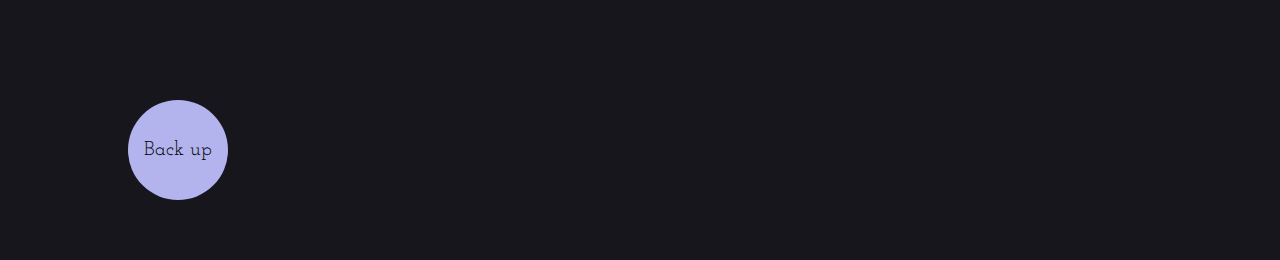
==== commit 5993b814: "Add files via upload" ====
--- a/leeds.html
+++ b/leeds.html
@@ -38,8 +38,9 @@
     </ul>
 
     <div class="name">Pieternelle Maris</div>
-<div class="modal">
+<div id="myModal" class="modal">
     <div class="modal-content">
+        <span class="close">&times;</span>
     <h2> This page can only be viewed on devices such as laptops and computers.
     </h2>
         </div>
--- a/css/style-leeds.css
+++ b/css/style-leeds.css
@@ -39,7 +39,7 @@
     background-color: rgb(0,0,0); /* Fallback color */
     background-color: rgba(0,0,0,0.4); /* Black w/ opacity */
   }
-  .modal-content {
+.modal-content {
     text-align: center;
     font-size: 25pt;
     color: white;
@@ -50,7 +50,20 @@
     border: 1px solid #888;
     width: 80%;
     height: 50%;
-  }
+}
+
+.close {
+    color: #aaaaaa;
+    font-size: 28px;
+    font-weight: bold;
+}
+      
+.close:hover,
+.close:focus {
+    color: #000;
+    text-decoration: none;
+    cursor: pointer;
+}
 .dark-mode2 {
     background: url('../images/leeds/background.png');
     background-attachment: fixed;
